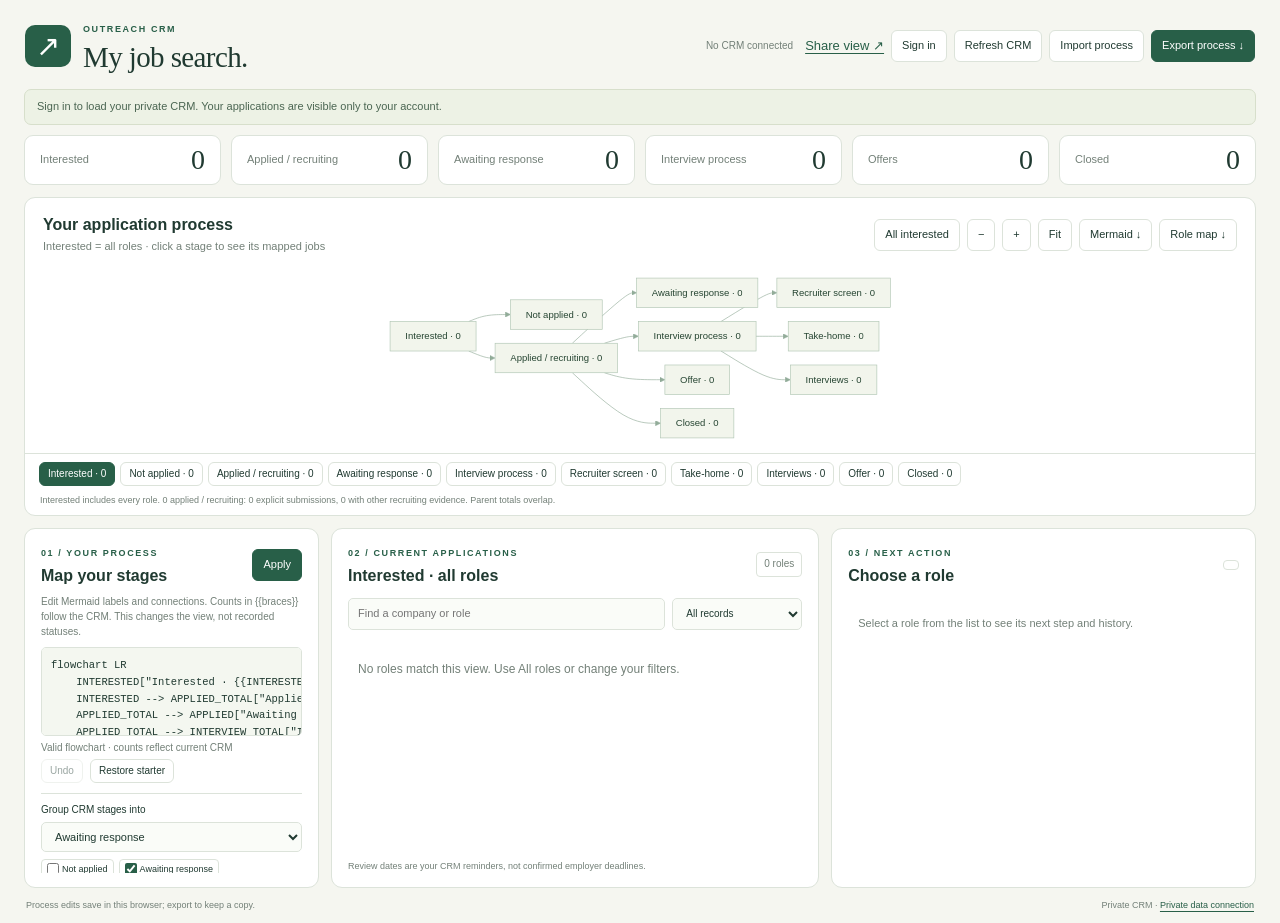
==== site/index.html @ ea441db1 "Add read-only audience dashboard without sign-in" ====
<!doctype html><html lang="en"><head><meta charset="utf-8"><meta name="viewport" content="width=device-width,initial-scale=1"><title>My job search · Application dashboard</title><link rel="stylesheet" href="./styles.css"></head><body>
<header><div class="brand"><span class="mark">↗</span><div><span class="eyebrow">OUTREACH CRM</span><h1>My job search.</h1></div></div><div class="actions"><span id="live-status">Connect private data</span><a href="./share/">Share view ↗</a><button id="connection-button">Data connection</button><button id="refresh">Refresh CRM</button><button id="import">Import process</button><button id="export" class="primary">Export process ↓</button><input type="file" id="import-file" accept=".json" hidden></div></header>
<main><div id="connection-banner" class="connection-banner">This page contains no CRM records. Connect your private backend or open a local snapshot.</div><section id="stats" aria-label="Application counts"></section>
<section class="map-panel"><div class="heading"><div><h2>Your application process</h2><p>Interested = all roles · click a stage to see its mapped jobs</p></div><div class="actions"><button id="all">All interested</button><button id="zoom-out" aria-label="Zoom out">−</button><button id="zoom-in" aria-label="Zoom in">+</button><button id="fit">Fit</button><button id="mmd">Mermaid ↓</button><button id="role-map">Role map ↓</button></div></div><div id="chart-viewport"><div id="chart"></div></div><div id="stage-chips"></div><p id="count-note"></p></section>
<div class="workspace">
<section class="panel process"><div class="heading"><div><span class="eyebrow">01 / YOUR PROCESS</span><h2>Map your stages</h2></div><button id="apply" class="primary">Apply</button></div><p class="hint">Edit Mermaid labels and connections. Counts in {{braces}} follow the CRM. This changes the view, not recorded statuses.</p><label class="sr-only" for="source">Mermaid process</label><textarea id="source" spellcheck="false"></textarea><p id="code-status" class="hint" role="status"></p><div class="actions"><button id="undo" disabled>Undo</button><button id="reset">Restore starter</button></div><div class="bindings"><label for="binding-stage">Group CRM stages into</label><select id="binding-stage"></select><div id="binding-list"></div><p class="hint">Interested and parent totals include their later stages. Each current stage maps to one group. Roles without a group stay visible under Unmapped.</p></div></section>
<section class="panel role-panel"><div class="heading"><div><span class="eyebrow">02 / CURRENT APPLICATIONS</span><h2 id="roles-title">Interested · all roles</h2></div><span id="role-count" class="pill"></span></div><div class="filters"><input id="search" type="search" placeholder="Find a company or role" aria-label="Search roles"><select id="focus" aria-label="Filter roles"><option value="all">All records</option><option value="open">Open only</option><option value="due">Review due</option><option value="champion">Has champion</option><option value="executive_sponsor">Has executive sponsor</option></select></div><div id="role-list"></div><p class="hint list-foot">Review dates are your CRM reminders, not confirmed employer deadlines.</p></section>
<section class="panel detail"><div class="heading"><div><span class="eyebrow">03 / NEXT ACTION</span><h2 id="company-name">Choose a role</h2></div><span id="job-id" class="pill"></span></div><div id="job-details"></div></section>
</div><footer><span id="process-save">Process edits save in this browser; export to keep a copy.</span><span>Private CRM · <a href="#" id="privacy-link">Private data connection</a></span></footer></main>
<dialog id="confirm"><h2 id="confirm-title"></h2><p id="confirm-text"></p><div class="actions"><button id="cancel">Cancel</button><button id="confirm-ok" class="primary">Continue</button></div></dialog><div id="notice" role="status" hidden></div>
<dialog id="connection-dialog"><h2>Connect your private CRM</h2><p>Your applications are loaded after sign-in, or read from a snapshot you choose on this device.</p><div id="auth-state" role="status"></div><details id="backend-settings"><summary>Connection settings</summary><label>Supabase project URL<input id="project-url" type="url" placeholder="https://your-project.supabase.co"></label><label>Public publishable / anon key<input id="public-key" type="text" placeholder="Public browser key only"></label></details><label>Your sign-in email<input id="auth-email" type="email" autocomplete="email"></label><div class="actions"><button id="email-login" class="primary">Email me a sign-in link</button><button id="sign-out">Sign out</button></div><hr><h3>Or open a local snapshot</h3><p>This file stays in this browser and is never uploaded by the file viewer. Changes made in file mode stay in the browser snapshot.</p><input type="file" id="snapshot-file" accept=".json"><div class="actions"><button id="snapshot-export">Export snapshot</button><button id="snapshot-clear">Clear local snapshot</button><button id="connection-close">Done</button></div></dialog>
<script src="./supabase.js"></script><script src="./config.js"></script><script src="./connection.js?v=signout-2"></script><script src="./mermaid.min.js"></script><script src="./app.js?v=share-1"></script></body></html>
---- site/styles.css ----
:root{--ink:#203a31;--muted:#738078;--line:#dce3da;--green:#285f48;--soft:#eaf0e6;--paper:#f5f6f0}*{box-sizing:border-box}body{margin:0;color:var(--ink);background:var(--paper);font:13px/1.45 -apple-system,BlinkMacSystemFont,"Segoe UI",sans-serif}header{display:flex;justify-content:space-between;align-items:center;gap:16px;padding:19px 25px 15px}.brand{display:flex;align-items:center;gap:12px}.mark{background:var(--green);color:white;padding:0 11px;font-size:29px;border-radius:10px}.eyebrow{font-size:9px;letter-spacing:1.6px;font-weight:700;color:var(--green)}h1{font:500 29px/1.1 Georgia,serif;letter-spacing:-.6px;margin:4px 0 0}h2{font-size:16px;line-height:1.25;margin:4px 0 0}a{color:var(--green);text-underline-offset:3px}button,input,select,textarea{font:inherit;color:inherit}button{border:1px solid var(--line);background:white;border-radius:6px;padding:7px 10px;cursor:pointer;font-size:11px;white-space:nowrap}button:hover{background:var(--soft);border-color:#8bab96}button:disabled{opacity:.45;cursor:default}.primary{background:var(--green);border-color:var(--green);color:white}.primary:hover{background:#1e4836;color:white}.actions{display:flex;align-items:center;gap:7px}.actions span{font-size:10px;color:var(--muted);margin-right:5px}main{padding:0 24px;max-width:2000px;margin:auto}#stats{display:grid;grid-template-columns:repeat(6,1fr);gap:10px;margin-bottom:12px}.stat{border:1px solid var(--line);border-radius:9px;background:white;padding:10px 15px;text-align:left;display:flex;align-items:center;justify-content:space-between}.stat strong{font:500 28px/1 Georgia,serif}.stat span{font-size:11px;color:var(--muted)}.map-panel,.panel{background:white;border:1px solid var(--line);border-radius:11px;overflow:hidden}.heading{display:flex;justify-content:space-between;align-items:center;gap:12px;flex-shrink:0}.map-panel>.heading{padding:13px 18px 4px}.heading p{font-size:11px;color:var(--muted);margin:4px 0}#chart-viewport{height:190px;overflow:auto;padding:10px 15px;display:flex;align-items:flex-start}#chart{margin:auto;flex-shrink:0}#chart svg{display:block;max-width:none!important}#chart .node{cursor:pointer}#chart .node.selected rect,#chart .node.selected polygon{stroke:#285f48!important;stroke-width:3px!important;fill:#e3eedd!important}#chart .node:focus{outline:none}#chart .node:focus rect{stroke:#bd7d39!important;stroke-width:3px!important}#stage-chips{display:flex;gap:5px;overflow:auto;padding:8px 14px;border-top:1px solid var(--line)}.chip{font-size:10px;padding:4px 8px}.chip.active{background:var(--green);border-color:var(--green);color:white}.workspace{display:grid;grid-template-columns:295px minmax(350px,1fr) minmax(310px,.87fr);gap:12px;margin-top:12px}.panel{padding:14px 16px;height:calc(100dvh - 504px);min-height:360px;display:flex;flex-direction:column;min-width:0}.hint{font-size:10px;color:var(--muted);margin:8px 0;line-height:1.5}textarea,input[type=search],input:not([type]),select{width:100%;background:#fafcf8;border:1px solid var(--line);border-radius:5px;padding:7px 9px;outline:none}input:focus,select:focus,textarea:focus{border-color:#719580;box-shadow:0 0 0 2px #eff5e9}#source{font:10.5px/1.6 ui-monospace,SFMono-Regular,Consolas,monospace;white-space:pre;resize:none;height:150px;min-height:75px;flex:1;background:#f4f7f0;padding:9px}.process>.actions button{font-size:10px;padding:4px 8px}#code-status{max-height:34px;overflow:auto;margin:4px 0}.bindings{border-top:1px solid var(--line);padding-top:9px;margin-top:10px;max-height:170px;overflow:auto;flex:1;min-height:80px}.bindings>label{font-size:10px;display:block;margin-bottom:4px}.bindings select{font-size:11px}.bindings .hint{margin-bottom:0}#binding-list{display:flex;flex-wrap:wrap;gap:5px;margin-top:7px}#binding-list label{display:flex;gap:3px;align-items:center;font-size:9px;border:1px solid var(--line);padding:3px 5px;border-radius:4px;cursor:pointer}input[type=checkbox]{accent-color:var(--green)}#binding-list input{margin:0;width:12px;height:12px}.pill{font-size:10px;border:1px solid var(--line);border-radius:4px;padding:4px 7px;color:var(--muted);white-space:nowrap}.filters{display:flex;gap:7px;margin:12px 0 7px}.filters input{font-size:11px;min-width:0;flex:1}.filters select{width:130px;font-size:10px}#role-list{overflow:auto;flex:1;min-height:0;padding-right:3px}.role{display:block;width:100%;text-align:left;white-space:normal;padding:11px 12px;margin:0 0 7px;border:1px solid var(--line);background:#fff}.role.selected{border-color:#7caa89;background:#f1f6ec}.role-top{display:flex;align-items:flex-start;justify-content:space-between;gap:6px}.role-top b{font-size:12px}.status{font-size:9px;color:var(--green);padding:2px 6px;border-radius:12px;background:#edf2e8;white-space:nowrap}.status.closed{background:#f3ece8;color:#966a53}.role-title{font-size:11px;margin:4px 0;color:#4e6154}.next{font-size:10px;color:var(--muted);display:-webkit-box;-webkit-line-clamp:2;-webkit-box-orient:vertical;overflow:hidden}.role-bottom{display:flex;justify-content:space-between;gap:7px;margin-top:6px;font-size:9px;color:var(--muted)}.due{color:#a56b30}.list-foot{margin-bottom:0;font-size:9px}#job-details{overflow:auto;flex:1;padding-right:3px;min-height:0}#job-details h3{font-size:14px;line-height:1.4;margin:9px 0}#job-details h4{font-size:10px;letter-spacing:.6px;text-transform:uppercase;margin:15px 0 6px;color:var(--muted)}#job-details p{font-size:11px;margin:6px 0}#job-details a{font-size:10px}.action-box{background:#edf3e7;border:1px solid #d9e5d1;border-radius:7px;padding:11px;margin:12px 0}.action-box strong{font-size:10px}.action-box small{display:block;font-size:10px;color:#68765f;margin-top:6px}.tags{display:flex;gap:12px;flex-wrap:wrap}.tags label{font-size:11px;display:flex;gap:5px;align-items:center}.timeline{padding-left:12px;border-left:2px solid #e1e8dc;margin-top:8px}.event{margin:0 0 14px}.event small{font-size:9px;color:var(--muted)}.event p{font-size:10px!important;line-height:1.5;white-space:pre-wrap;overflow-wrap:anywhere}.contacts{font-size:10px;color:#5c7161}.empty{padding:24px 10px;color:var(--muted);font-size:12px}footer{display:flex;justify-content:space-between;gap:12px;padding:11px 2px;font-size:9px;color:var(--muted)}.error{color:#a13c29!important}dialog{border:1px solid var(--line);border-radius:10px;padding:24px;width:min(430px,calc(100% - 25px));color:var(--ink)}dialog p{font-size:12px}dialog::backdrop{background:#203b3055}dialog .actions{justify-content:flex-end;margin-top:20px}#notice{position:fixed;right:20px;bottom:18px;max-width:450px;padding:14px 20px;background:white;box-shadow:0 5px 28px #193b2922;border:1px solid var(--line);border-radius:8px;z-index:10;font-size:12px}.sr-only{position:absolute;width:1px;height:1px;overflow:hidden;clip:rect(0,0,0,0)}[hidden]{display:none!important}@media(min-width:1101px) and (max-height:850px){#chart-viewport{height:145px}.panel{height:calc(100dvh - 459px);min-height:300px}}@media(max-width:1100px){header{flex-wrap:wrap}.workspace{grid-template-columns:280px 1fr}.detail{grid-column:1/-1;height:400px}.panel{height:450px}.heading{flex-wrap:wrap}.map-panel .heading{align-items:center}#stats{gap:6px}.stat{padding:9px}.stat strong{font-size:23px}}@media(max-width:650px){header{padding:16px 14px}header>.actions{flex-wrap:wrap}#live-status{width:100%}main{padding:0 12px}#stats{grid-template-columns:repeat(3,1fr)}.workspace{grid-template-columns:1fr}.detail{grid-column:auto}.panel{height:430px}.process{height:470px}.map-panel .actions{flex-wrap:wrap}#chart-viewport{height:185px}footer{flex-wrap:wrap}.filters select{width:115px}}

#count-note{font-size:9px;color:var(--muted);padding:0 15px 8px;margin:0}.panel{height:calc(100dvh - 528px)}@media(min-width:1101px) and (max-height:850px){.panel{height:calc(100dvh - 483px);min-height:280px}}@media(max-width:1100px){.panel{height:450px}.detail{height:400px}}@media(max-width:650px){.panel{height:430px}.process{height:470px}}
@media(min-width:1101px) and (min-height:930px){#chart-viewport{height:250px}.panel{height:calc(100dvh - 588px);min-height:330px}}

.connection-banner{font-size:11px;padding:9px 12px;margin-bottom:10px;border:1px solid #d7dfcb;border-radius:7px;background:#edf2e5;color:#4b6652}.connection-banner:empty{display:none}#connection-dialog{width:min(560px,calc(100% - 25px));max-height:90vh;overflow:auto}#connection-dialog label{display:block;margin:12px 0;font-size:11px}#connection-dialog input{display:block;margin-top:4px;width:100%;padding:8px;border:1px solid var(--line);border-radius:5px}#connection-dialog p{font-size:11px;color:var(--muted)}#connection-dialog .actions{flex-wrap:wrap}#auth-state{font-size:11px;margin:12px 0;color:var(--green)}.actions #live-status{max-width:160px}hr{border:0;border-top:1px solid var(--line);margin:20px 0}.panel{height:calc(100dvh - 570px)}@media(min-width:1101px) and (min-height:930px){.panel{height:calc(100dvh - 630px);min-height:300px}}@media(max-width:1100px){.panel{height:450px}}
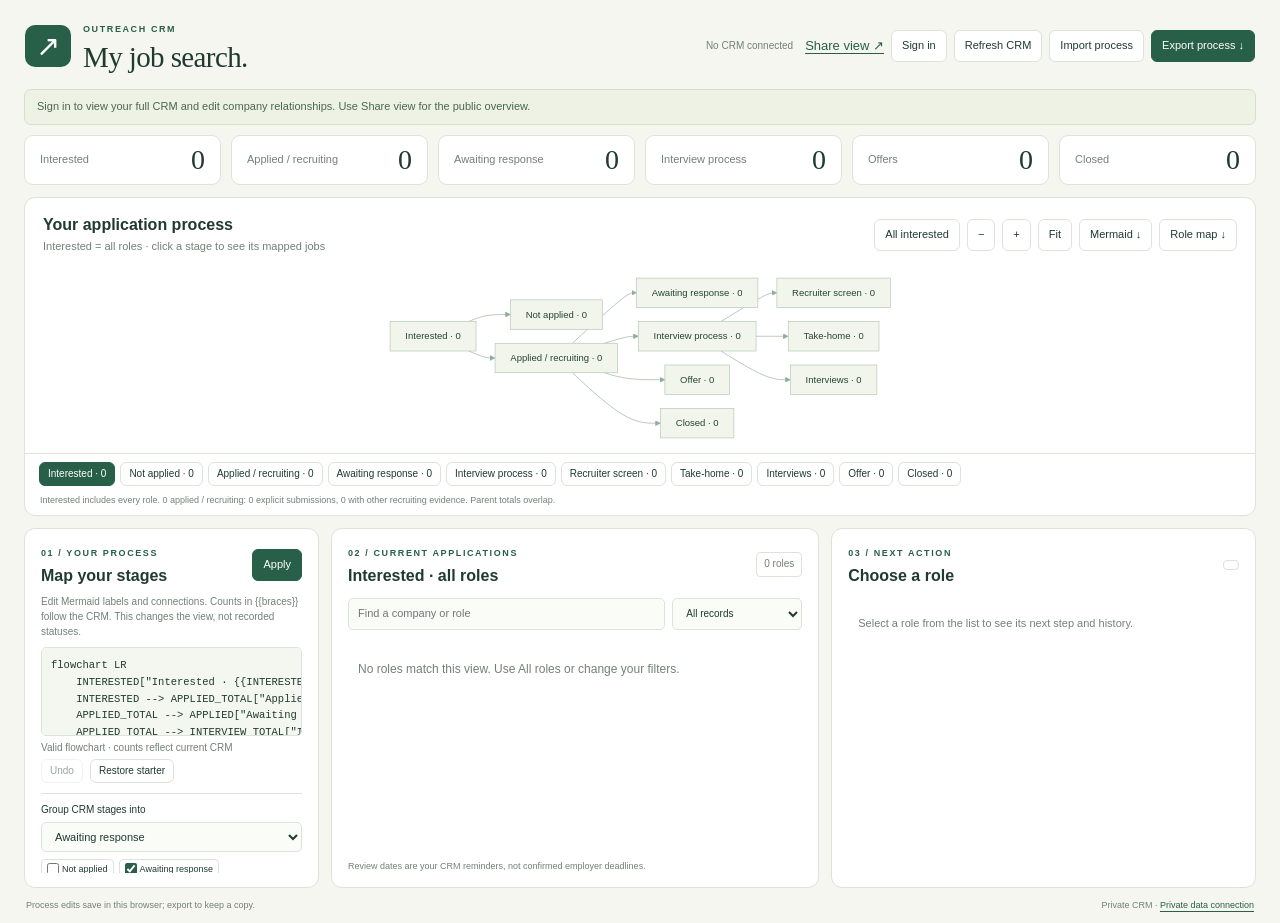
==== commit 680f0c57: "Clarify private owner view alongside shared overview" ====
--- a/site/index.html
+++ b/site/index.html
@@ -9,4 +9,4 @@
 </div><footer><span id="process-save">Process edits save in this browser; export to keep a copy.</span><span>Private CRM · <a href="#" id="privacy-link">Private data connection</a></span></footer></main>
 <dialog id="confirm"><h2 id="confirm-title"></h2><p id="confirm-text"></p><div class="actions"><button id="cancel">Cancel</button><button id="confirm-ok" class="primary">Continue</button></div></dialog><div id="notice" role="status" hidden></div>
 <dialog id="connection-dialog"><h2>Connect your private CRM</h2><p>Your applications are loaded after sign-in, or read from a snapshot you choose on this device.</p><div id="auth-state" role="status"></div><details id="backend-settings"><summary>Connection settings</summary><label>Supabase project URL<input id="project-url" type="url" placeholder="https://your-project.supabase.co"></label><label>Public publishable / anon key<input id="public-key" type="text" placeholder="Public browser key only"></label></details><label>Your sign-in email<input id="auth-email" type="email" autocomplete="email"></label><div class="actions"><button id="email-login" class="primary">Email me a sign-in link</button><button id="sign-out">Sign out</button></div><hr><h3>Or open a local snapshot</h3><p>This file stays in this browser and is never uploaded by the file viewer. Changes made in file mode stay in the browser snapshot.</p><input type="file" id="snapshot-file" accept=".json"><div class="actions"><button id="snapshot-export">Export snapshot</button><button id="snapshot-clear">Clear local snapshot</button><button id="connection-close">Done</button></div></dialog>
-<script src="./supabase.js"></script><script src="./config.js"></script><script src="./connection.js?v=signout-2"></script><script src="./mermaid.min.js"></script><script src="./app.js?v=share-1"></script></body></html>
+<script src="./supabase.js"></script><script src="./config.js"></script><script src="./connection.js?v=share-3"></script><script src="./mermaid.min.js"></script><script src="./app.js?v=share-1"></script></body></html>
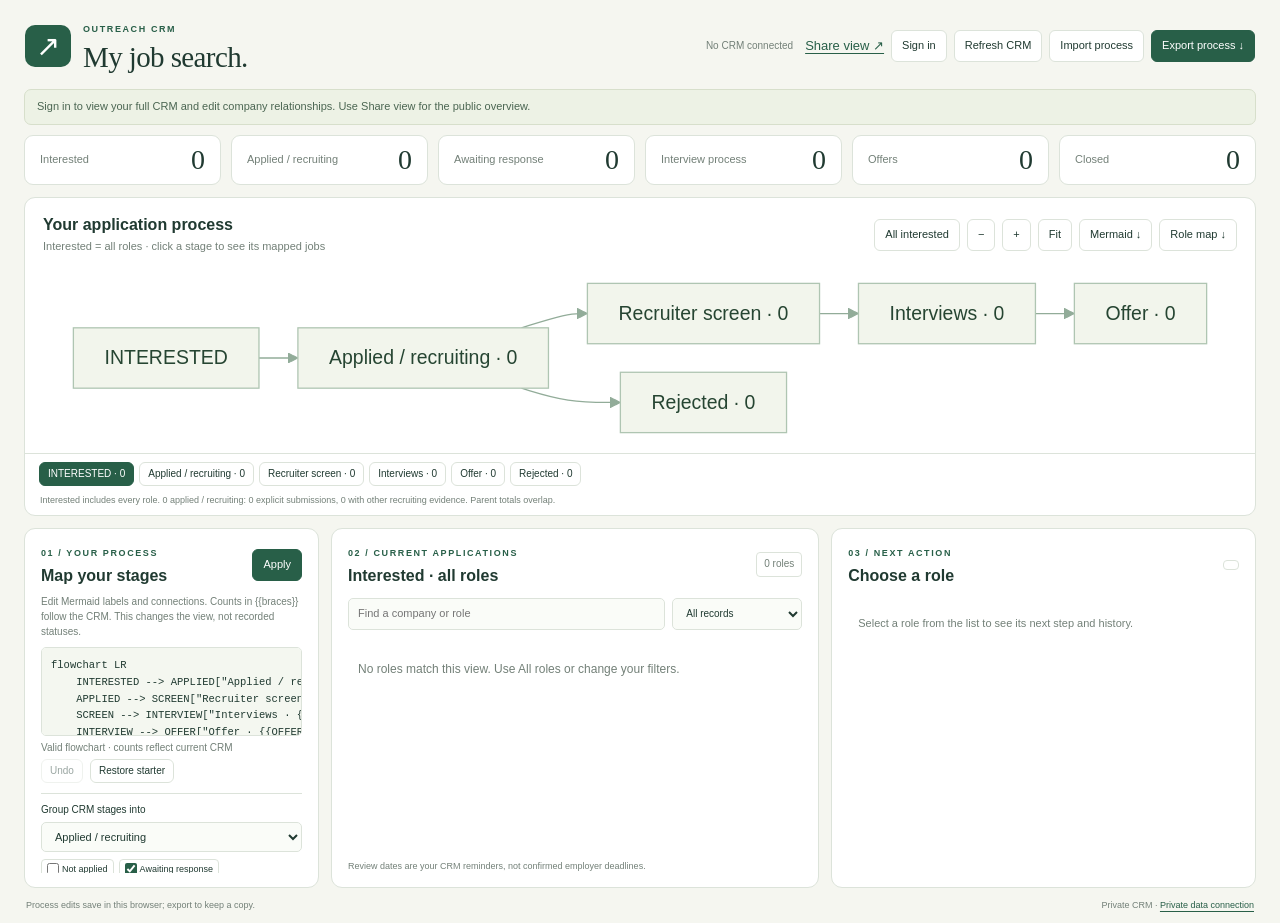
==== commit d45a3755: "Restore owner stage map recovered from saved dashboard settings" ====
--- a/site/index.html
+++ b/site/index.html
@@ -9,4 +9,4 @@
 </div><footer><span id="process-save">Process edits save in this browser; export to keep a copy.</span><span>Private CRM · <a href="#" id="privacy-link">Private data connection</a></span></footer></main>
 <dialog id="confirm"><h2 id="confirm-title"></h2><p id="confirm-text"></p><div class="actions"><button id="cancel">Cancel</button><button id="confirm-ok" class="primary">Continue</button></div></dialog><div id="notice" role="status" hidden></div>
 <dialog id="connection-dialog"><h2>Connect your private CRM</h2><p>Your applications are loaded after sign-in, or read from a snapshot you choose on this device.</p><div id="auth-state" role="status"></div><details id="backend-settings"><summary>Connection settings</summary><label>Supabase project URL<input id="project-url" type="url" placeholder="https://your-project.supabase.co"></label><label>Public publishable / anon key<input id="public-key" type="text" placeholder="Public browser key only"></label></details><label>Your sign-in email<input id="auth-email" type="email" autocomplete="email"></label><div class="actions"><button id="email-login" class="primary">Email me a sign-in link</button><button id="sign-out">Sign out</button></div><hr><h3>Or open a local snapshot</h3><p>This file stays in this browser and is never uploaded by the file viewer. Changes made in file mode stay in the browser snapshot.</p><input type="file" id="snapshot-file" accept=".json"><div class="actions"><button id="snapshot-export">Export snapshot</button><button id="snapshot-clear">Clear local snapshot</button><button id="connection-close">Done</button></div></dialog>
-<script src="./supabase.js"></script><script src="./config.js"></script><script src="./connection.js?v=share-3"></script><script src="./mermaid.min.js"></script><script src="./app.js?v=share-1"></script></body></html>
+<script src="./supabase.js"></script><script src="./config.js"></script><script src="./connection.js?v=share-3"></script><script src="./mermaid.min.js"></script><script src="./process-config.js?v=restored-1"></script><script src="./app.js?v=restored-1"></script></body></html>
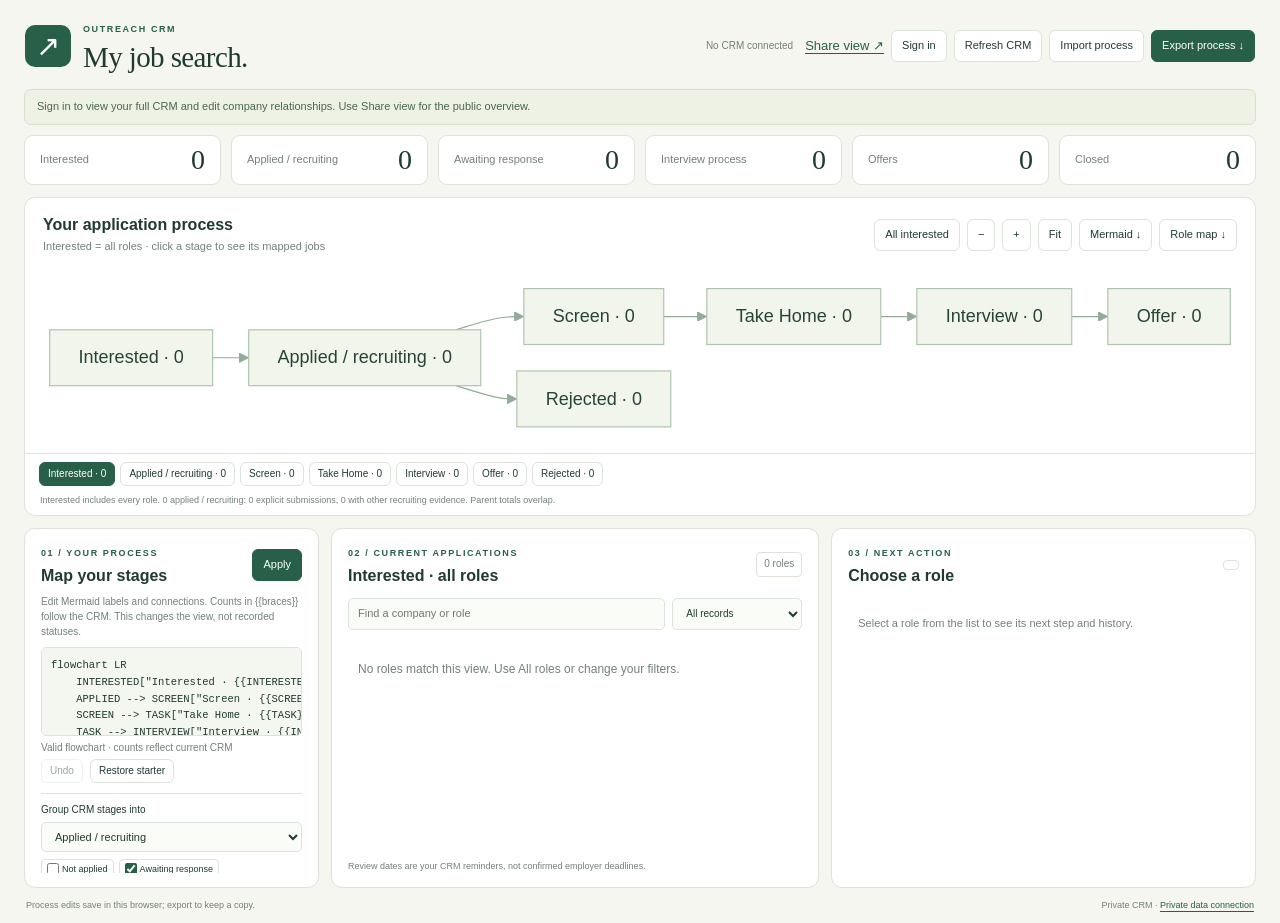
==== commit 45756410: "Restore sequential screen, take-home, interview and offer stages" ====
--- a/site/index.html
+++ b/site/index.html
@@ -9,4 +9,4 @@
 </div><footer><span id="process-save">Process edits save in this browser; export to keep a copy.</span><span>Private CRM · <a href="#" id="privacy-link">Private data connection</a></span></footer></main>
 <dialog id="confirm"><h2 id="confirm-title"></h2><p id="confirm-text"></p><div class="actions"><button id="cancel">Cancel</button><button id="confirm-ok" class="primary">Continue</button></div></dialog><div id="notice" role="status" hidden></div>
 <dialog id="connection-dialog"><h2>Connect your private CRM</h2><p>Your applications are loaded after sign-in, or read from a snapshot you choose on this device.</p><div id="auth-state" role="status"></div><details id="backend-settings"><summary>Connection settings</summary><label>Supabase project URL<input id="project-url" type="url" placeholder="https://your-project.supabase.co"></label><label>Public publishable / anon key<input id="public-key" type="text" placeholder="Public browser key only"></label></details><label>Your sign-in email<input id="auth-email" type="email" autocomplete="email"></label><div class="actions"><button id="email-login" class="primary">Email me a sign-in link</button><button id="sign-out">Sign out</button></div><hr><h3>Or open a local snapshot</h3><p>This file stays in this browser and is never uploaded by the file viewer. Changes made in file mode stay in the browser snapshot.</p><input type="file" id="snapshot-file" accept=".json"><div class="actions"><button id="snapshot-export">Export snapshot</button><button id="snapshot-clear">Clear local snapshot</button><button id="connection-close">Done</button></div></dialog>
-<script src="./supabase.js"></script><script src="./config.js"></script><script src="./connection.js?v=share-3"></script><script src="./mermaid.min.js"></script><script src="./process-config.js?v=restored-1"></script><script src="./app.js?v=restored-1"></script></body></html>
+<script src="./supabase.js"></script><script src="./config.js"></script><script src="./connection.js?v=share-3"></script><script src="./mermaid.min.js"></script><script src="./process-config.js?v=interview-sequence-1"></script><script src="./app.js?v=interview-sequence-1"></script></body></html>
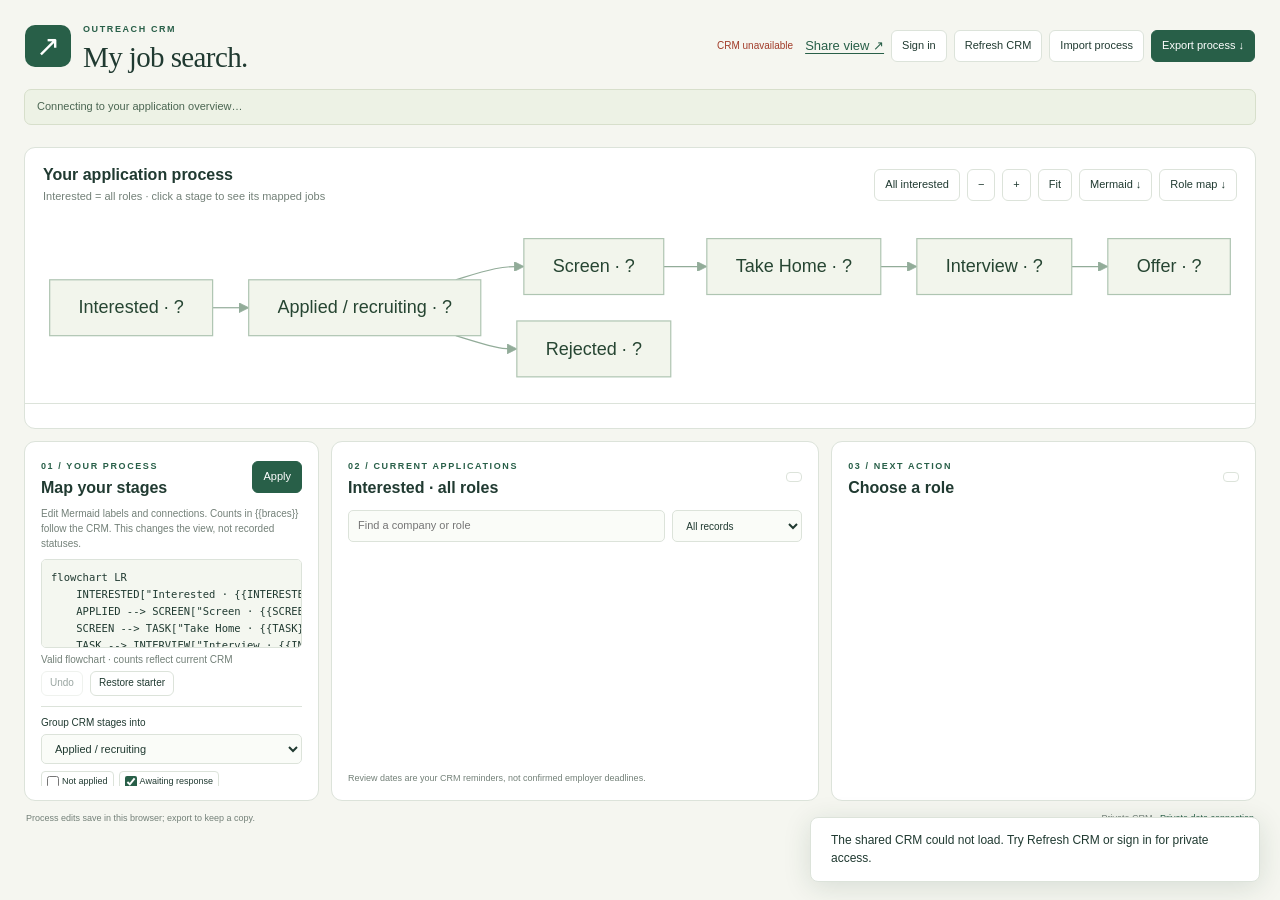
==== commit 200c02a7: "Load shared CRM automatically and retry transient sync disconnects" ====
--- a/site/index.html
+++ b/site/index.html
@@ -1,6 +1,6 @@
-<!doctype html><html lang="en"><head><meta charset="utf-8"><meta name="viewport" content="width=device-width,initial-scale=1"><title>My job search · Application dashboard</title><link rel="stylesheet" href="./styles.css"></head><body>
-<header><div class="brand"><span class="mark">↗</span><div><span class="eyebrow">OUTREACH CRM</span><h1>My job search.</h1></div></div><div class="actions"><span id="live-status">Connect private data</span><a href="./share/">Share view ↗</a><button id="connection-button">Data connection</button><button id="refresh">Refresh CRM</button><button id="import">Import process</button><button id="export" class="primary">Export process ↓</button><input type="file" id="import-file" accept=".json" hidden></div></header>
-<main><div id="connection-banner" class="connection-banner">This page contains no CRM records. Connect your private backend or open a local snapshot.</div><section id="stats" aria-label="Application counts"></section>
+<!doctype html><html lang="en"><head><meta charset="utf-8"><meta name="viewport" content="width=device-width,initial-scale=1"><title>My job search · Application dashboard</title><link rel="stylesheet" href="./styles.css?v=auto-overview-1"></head><body>
+<header><div class="brand"><span class="mark">↗</span><div><span class="eyebrow">OUTREACH CRM</span><h1>My job search.</h1></div></div><div class="actions"><span id="live-status">Loading CRM</span><a href="./share/">Share view ↗</a><button id="connection-button">Data connection</button><button id="refresh">Refresh CRM</button><button id="import">Import process</button><button id="export" class="primary">Export process ↓</button><input type="file" id="import-file" accept=".json" hidden></div></header>
+<main><div id="connection-banner" class="connection-banner">Connecting to your application overview…</div><section id="stats" aria-label="Application counts"></section>
 <section class="map-panel"><div class="heading"><div><h2>Your application process</h2><p>Interested = all roles · click a stage to see its mapped jobs</p></div><div class="actions"><button id="all">All interested</button><button id="zoom-out" aria-label="Zoom out">−</button><button id="zoom-in" aria-label="Zoom in">+</button><button id="fit">Fit</button><button id="mmd">Mermaid ↓</button><button id="role-map">Role map ↓</button></div></div><div id="chart-viewport"><div id="chart"></div></div><div id="stage-chips"></div><p id="count-note"></p></section>
 <div class="workspace">
 <section class="panel process"><div class="heading"><div><span class="eyebrow">01 / YOUR PROCESS</span><h2>Map your stages</h2></div><button id="apply" class="primary">Apply</button></div><p class="hint">Edit Mermaid labels and connections. Counts in {{braces}} follow the CRM. This changes the view, not recorded statuses.</p><label class="sr-only" for="source">Mermaid process</label><textarea id="source" spellcheck="false"></textarea><p id="code-status" class="hint" role="status"></p><div class="actions"><button id="undo" disabled>Undo</button><button id="reset">Restore starter</button></div><div class="bindings"><label for="binding-stage">Group CRM stages into</label><select id="binding-stage"></select><div id="binding-list"></div><p class="hint">Interested and parent totals include their later stages. Each current stage maps to one group. Roles without a group stay visible under Unmapped.</p></div></section>
@@ -8,5 +8,5 @@
 <section class="panel detail"><div class="heading"><div><span class="eyebrow">03 / NEXT ACTION</span><h2 id="company-name">Choose a role</h2></div><span id="job-id" class="pill"></span></div><div id="job-details"></div></section>
 </div><footer><span id="process-save">Process edits save in this browser; export to keep a copy.</span><span>Private CRM · <a href="#" id="privacy-link">Private data connection</a></span></footer></main>
 <dialog id="confirm"><h2 id="confirm-title"></h2><p id="confirm-text"></p><div class="actions"><button id="cancel">Cancel</button><button id="confirm-ok" class="primary">Continue</button></div></dialog><div id="notice" role="status" hidden></div>
-<dialog id="connection-dialog"><h2>Connect your private CRM</h2><p>Your applications are loaded after sign-in, or read from a snapshot you choose on this device.</p><div id="auth-state" role="status"></div><details id="backend-settings"><summary>Connection settings</summary><label>Supabase project URL<input id="project-url" type="url" placeholder="https://your-project.supabase.co"></label><label>Public publishable / anon key<input id="public-key" type="text" placeholder="Public browser key only"></label></details><label>Your sign-in email<input id="auth-email" type="email" autocomplete="email"></label><div class="actions"><button id="email-login" class="primary">Email me a sign-in link</button><button id="sign-out">Sign out</button></div><hr><h3>Or open a local snapshot</h3><p>This file stays in this browser and is never uploaded by the file viewer. Changes made in file mode stay in the browser snapshot.</p><input type="file" id="snapshot-file" accept=".json"><div class="actions"><button id="snapshot-export">Export snapshot</button><button id="snapshot-clear">Clear local snapshot</button><button id="connection-close">Done</button></div></dialog>
-<script src="./supabase.js"></script><script src="./config.js"></script><script src="./connection.js?v=share-3"></script><script src="./mermaid.min.js"></script><script src="./process-config.js?v=interview-sequence-1"></script><script src="./app.js?v=interview-sequence-1"></script></body></html>
+<dialog id="connection-dialog"><h2>Connect your private CRM</h2><p>Companies, roles, stages, and totals load automatically. Sign in to access private notes and company relationships, or open a local snapshot.</p><div id="auth-state" role="status"></div><details id="backend-settings"><summary>Connection settings</summary><label>Supabase project URL<input id="project-url" type="url" placeholder="https://your-project.supabase.co"></label><label>Public publishable / anon key<input id="public-key" type="text" placeholder="Public browser key only"></label></details><label>Your sign-in email<input id="auth-email" type="email" autocomplete="email"></label><div class="actions"><button id="email-login" class="primary">Email me a sign-in link</button><button id="sign-out">Sign out</button></div><hr><h3>Or open a local snapshot</h3><p>This file stays in this browser and is never uploaded by the file viewer. Changes made in file mode stay in the browser snapshot.</p><input type="file" id="snapshot-file" accept=".json"><div class="actions"><button id="snapshot-export">Export snapshot</button><button id="snapshot-clear">Clear local snapshot</button><button id="connection-close">Done</button></div></dialog>
+<script src="./supabase.js"></script><script src="./config.js"></script><script src="./connection.js?v=auto-overview-1"></script><script src="./mermaid.min.js"></script><script src="./process-config.js?v=interview-sequence-1"></script><script src="./app.js?v=auto-overview-1"></script></body></html>
--- a/site/styles.css
+++ b/site/styles.css
@@ -4,3 +4,7 @@
 @media(min-width:1101px) and (min-height:930px){#chart-viewport{height:250px}.panel{height:calc(100dvh - 588px);min-height:330px}}
 
 .connection-banner{font-size:11px;padding:9px 12px;margin-bottom:10px;border:1px solid #d7dfcb;border-radius:7px;background:#edf2e5;color:#4b6652}.connection-banner:empty{display:none}#connection-dialog{width:min(560px,calc(100% - 25px));max-height:90vh;overflow:auto}#connection-dialog label{display:block;margin:12px 0;font-size:11px}#connection-dialog input{display:block;margin-top:4px;width:100%;padding:8px;border:1px solid var(--line);border-radius:5px}#connection-dialog p{font-size:11px;color:var(--muted)}#connection-dialog .actions{flex-wrap:wrap}#auth-state{font-size:11px;margin:12px 0;color:var(--green)}.actions #live-status{max-width:160px}hr{border:0;border-top:1px solid var(--line);margin:20px 0}.panel{height:calc(100dvh - 570px)}@media(min-width:1101px) and (min-height:930px){.panel{height:calc(100dvh - 630px);min-height:300px}}@media(max-width:1100px){.panel{height:450px}}
+
+.shared-data .list-foot,.shared-data #focus option[value="due"],
+.shared-data #focus option[value="champion"],.shared-data #focus option[value="executive_sponsor"]{display:none}
+.shared-data.totals-only .workspace,.shared-data.totals-only #role-map{display:none}
